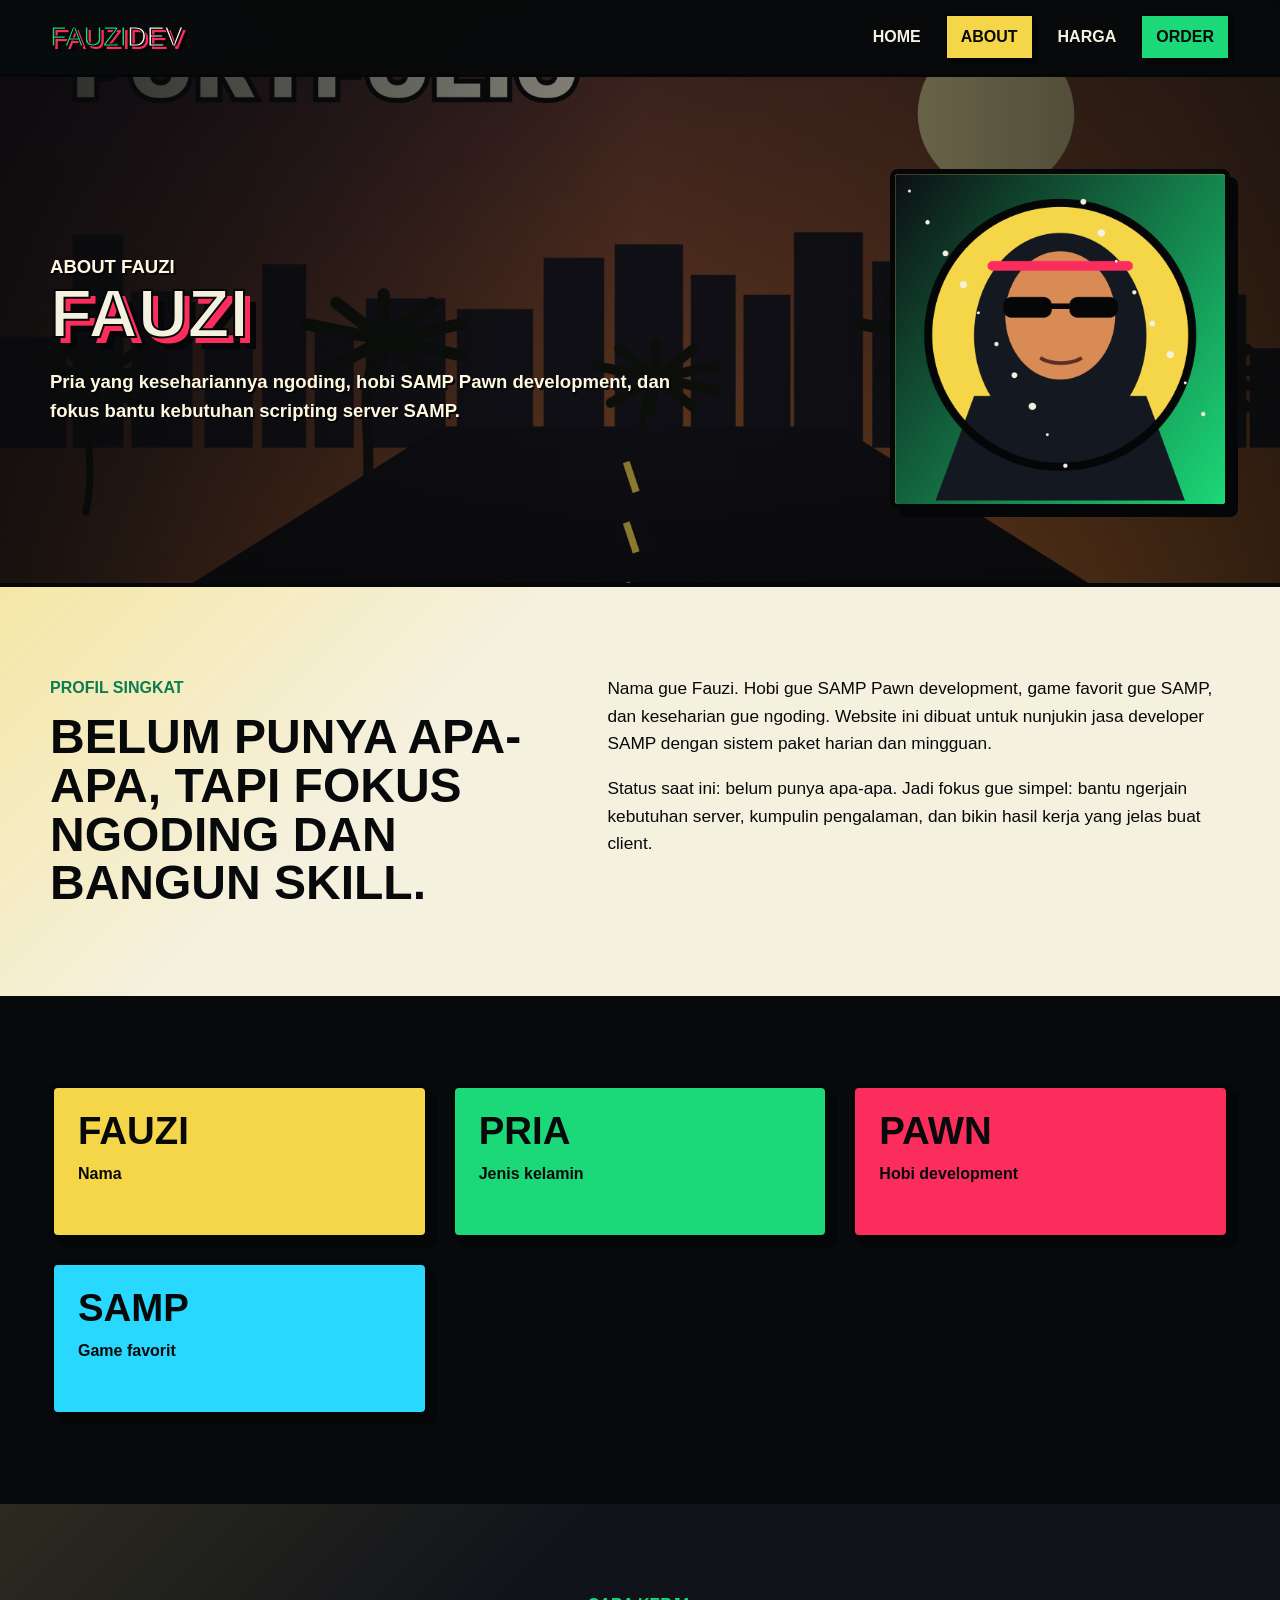
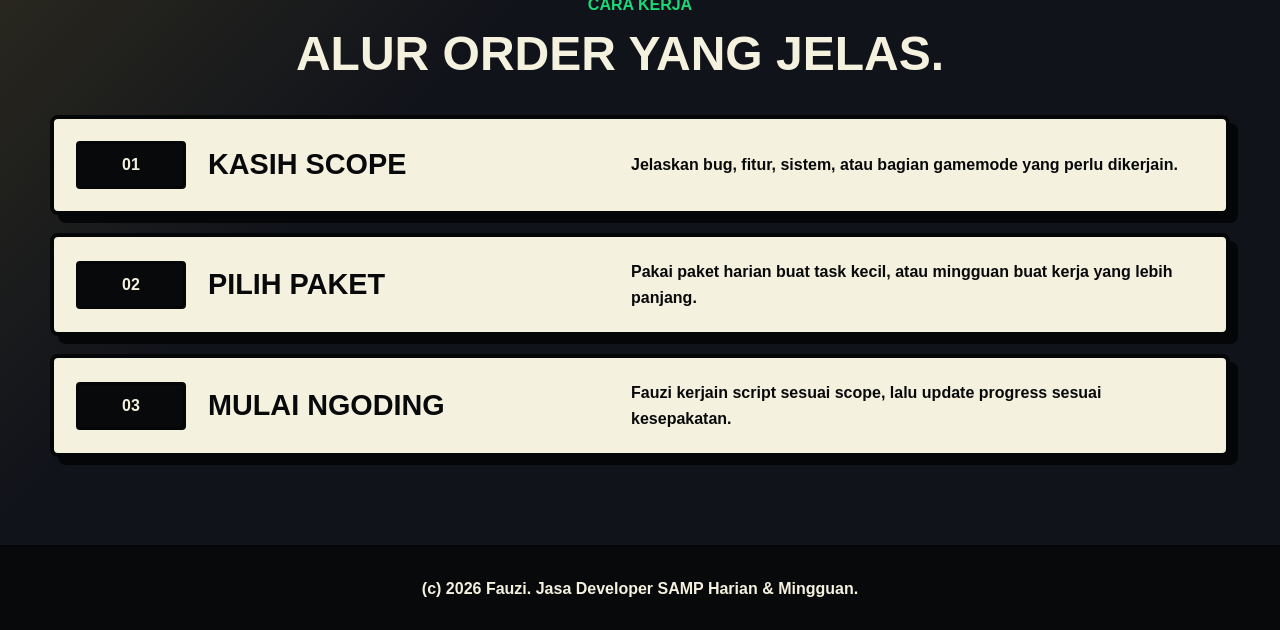
==== about.html @ d7836658 "Add files via upload" ====
<!doctype html>
<html lang="id">
  <head>
    <meta charset="utf-8">
    <meta name="viewport" content="width=device-width, initial-scale=1">
    <meta name="description" content="Profil Fauzi, developer SAMP Pawn harian dan mingguan.">
    <title>About | Fauzi Developer SAMP</title>
    <link rel="stylesheet" href="css/style.css">
    <link rel="icon" href="assets/icons/github-icon.svg" type="image/svg+xml">
  </head>
  <body>
    <a class="skip-link" href="#main-content">Lewati ke konten</a>

    <header class="site-header">
      <nav class="nav-shell" aria-label="Navigasi utama">
        <a class="brand" href="index.html" aria-label="Kembali ke beranda">
          <span>fauzi</span>dev
        </a>
        <button class="nav-toggle" type="button" aria-expanded="false" aria-controls="nav-menu" aria-label="Buka menu">
          <span></span>
          <span></span>
          <span></span>
        </button>
        <ul class="nav-menu" id="nav-menu">
          <li><a href="index.html">Home</a></li>
          <li><a href="about.html">About</a></li>
          <li><a href="projects.html">Harga</a></li>
          <li><a class="nav-cta" href="projects.html#harga">Order</a></li>
        </ul>
      </nav>
    </header>

    <main id="main-content">
      <section class="page-hero about-hero">
        <div class="container page-hero-grid">
          <div class="reveal">
            <p class="eyebrow">About Fauzi</p>
            <h1 class="graffiti-title small" data-text="Fauzi">Fauzi</h1>
            <p>
              Pria yang kesehariannya ngoding, hobi SAMP Pawn development,
              dan fokus bantu kebutuhan scripting server SAMP.
            </p>
          </div>
          <figure class="profile-frame reveal">
            <img src="assets/images/foto-profil.png" alt="Ilustrasi profil Fauzi">
          </figure>
        </div>
      </section>

      <section class="section bio-band">
        <div class="container two-column">
          <div class="section-heading reveal">
            <p class="eyebrow">Profil singkat</p>
            <h2>Belum punya apa-apa, tapi fokus ngoding dan bangun skill.</h2>
          </div>
          <div class="intro-copy reveal">
            <p>
              Nama gue Fauzi. Hobi gue SAMP Pawn development, game favorit gue SAMP,
              dan keseharian gue ngoding. Website ini dibuat untuk nunjukin jasa
              developer SAMP dengan sistem paket harian dan mingguan.
            </p>
            <p>
              Status saat ini: belum punya apa-apa. Jadi fokus gue simpel:
              bantu ngerjain kebutuhan server, kumpulin pengalaman, dan bikin hasil kerja
              yang jelas buat client.
            </p>
          </div>
        </div>
      </section>

      <section class="section stats-band">
        <div class="container stats-grid">
          <article class="stat-card reveal">
            <strong>Fauzi</strong>
            <span>Nama</span>
          </article>
          <article class="stat-card reveal">
            <strong>Pria</strong>
            <span>Jenis kelamin</span>
          </article>
          <article class="stat-card reveal">
            <strong>Pawn</strong>
            <span>Hobi development</span>
          </article>
          <article class="stat-card reveal">
            <strong>SAMP</strong>
            <span>Game favorit</span>
          </article>
        </div>
      </section>

      <section class="section timeline-band">
        <div class="container">
          <div class="section-heading center reveal">
            <p class="eyebrow">Cara kerja</p>
            <h2>Alur order yang jelas.</h2>
          </div>
          <div class="timeline">
            <article class="timeline-item reveal">
              <span>01</span>
              <h3>Kasih scope</h3>
              <p>Jelaskan bug, fitur, sistem, atau bagian gamemode yang perlu dikerjain.</p>
            </article>
            <article class="timeline-item reveal">
              <span>02</span>
              <h3>Pilih paket</h3>
              <p>Pakai paket harian buat task kecil, atau mingguan buat kerja yang lebih panjang.</p>
            </article>
            <article class="timeline-item reveal">
              <span>03</span>
              <h3>Mulai ngoding</h3>
              <p>Fauzi kerjain script sesuai scope, lalu update progress sesuai kesepakatan.</p>
            </article>
          </div>
        </div>
      </section>
    </main>

    <footer class="site-footer">
      <p>(c) <span id="year"></span> Fauzi. Jasa Developer SAMP Harian &amp; Mingguan.</p>
    </footer>

    <script src="js/script.js"></script>
  </body>
</html>
---- css/style.css ----
:root {
  --ink: #08090a;
  --ink-soft: #11131a;
  --paper: #f5f1df;
  --muted: #cfc6a9;
  --acid: #1bd978;
  --sun: #f5d648;
  --hot: #fb2d5d;
  --cyan: #28d8ff;
  --orange: #ff8a2a;
  --violet: #2f145f;
  --line: #050608;
  --max-width: 1180px;
  --radius: 8px;
  --shadow: 8px 8px 0 var(--line);
}

*,
*::before,
*::after {
  box-sizing: border-box;
  letter-spacing: 0;
}

html {
  scroll-behavior: smooth;
}

body {
  margin: 0;
  color: var(--paper);
  background: var(--ink);
  font-family: "Trebuchet MS", Arial, sans-serif;
  line-height: 1.6;
  overflow-x: hidden;
}

body::before {
  content: "";
  position: fixed;
  inset: 0;
  z-index: -1;
  pointer-events: none;
  background:
    repeating-linear-gradient(0deg, rgba(255, 255, 255, 0.035) 0 1px, transparent 1px 4px),
    linear-gradient(135deg, rgba(27, 217, 120, 0.12), transparent 35%),
    linear-gradient(315deg, rgba(251, 45, 93, 0.14), transparent 36%);
}

img {
  display: block;
  max-width: 100%;
}

a {
  color: inherit;
  text-decoration: none;
}

button,
input,
textarea {
  font: inherit;
}

.skip-link {
  position: absolute;
  top: -120px;
  left: 16px;
  z-index: 50;
  padding: 10px 14px;
  color: var(--ink);
  background: var(--sun);
  border: 3px solid var(--line);
}

.skip-link:focus {
  top: 16px;
}

.site-header {
  position: sticky;
  top: 0;
  z-index: 40;
  background: rgba(8, 9, 10, 0.9);
  border-bottom: 3px solid var(--line);
  backdrop-filter: blur(14px);
}

.nav-shell {
  width: min(100% - 32px, var(--max-width));
  height: 74px;
  margin: 0 auto;
  display: flex;
  align-items: center;
  justify-content: space-between;
  gap: 24px;
}

.brand {
  color: var(--paper);
  font-family: Impact, Haettenschweiler, "Arial Black", sans-serif;
  font-size: 1.7rem;
  line-height: 1;
  text-transform: uppercase;
  -webkit-text-stroke: 1px var(--line);
  text-shadow: 3px 3px 0 var(--hot), 6px 6px 0 var(--line);
  white-space: nowrap;
}

.brand span {
  color: var(--acid);
}

.nav-menu {
  display: flex;
  align-items: center;
  gap: 8px;
  padding: 0;
  margin: 0;
  list-style: none;
}

.nav-menu a {
  display: inline-flex;
  align-items: center;
  justify-content: center;
  min-height: 42px;
  padding: 8px 14px;
  color: var(--paper);
  border: 2px solid transparent;
  font-weight: 800;
  text-transform: uppercase;
}

.nav-menu a:hover,
.nav-menu a:focus-visible,
.nav-menu a[aria-current="page"] {
  color: var(--ink);
  background: var(--sun);
  border-color: var(--line);
  outline: none;
  box-shadow: 4px 4px 0 var(--line);
}

.nav-menu .nav-cta {
  color: var(--ink);
  background: var(--acid);
  border-color: var(--line);
  box-shadow: 4px 4px 0 var(--line);
}

.nav-toggle {
  width: 46px;
  height: 42px;
  display: none;
  flex-direction: column;
  align-items: center;
  justify-content: center;
  gap: 5px;
  color: var(--paper);
  background: var(--ink);
  border: 2px solid var(--paper);
  border-radius: 4px;
  cursor: pointer;
}

.nav-toggle span {
  width: 24px;
  height: 3px;
  background: currentColor;
}

.container {
  width: min(100% - 32px, var(--max-width));
  margin: 0 auto;
}

.section {
  padding: 88px 0;
}

.two-column {
  display: grid;
  grid-template-columns: minmax(0, 0.9fr) minmax(0, 1.1fr);
  gap: 48px;
  align-items: start;
}

.eyebrow {
  margin: 0 0 12px;
  color: var(--acid);
  font-weight: 900;
  text-transform: uppercase;
}

.section-heading h2,
.contact-panel h2,
.featured-copy h3,
.project-body h2,
.timeline-item h3 {
  margin: 0;
  font-family: Impact, Haettenschweiler, "Arial Black", sans-serif;
  line-height: 1.02;
  text-transform: uppercase;
}

.section-heading h2 {
  max-width: 720px;
  font-size: 3rem;
}

.section-heading.center {
  max-width: 760px;
  margin: 0 auto 36px;
  text-align: center;
}

.intro-copy {
  color: inherit;
  font-size: 1.08rem;
}

.intro-copy p:first-child {
  margin-top: 0;
}

.text-link {
  display: inline-flex;
  margin-top: 8px;
  color: var(--ink);
  font-weight: 900;
  text-transform: uppercase;
  border-bottom: 4px solid var(--hot);
}

.btn {
  min-height: 48px;
  display: inline-flex;
  align-items: center;
  justify-content: center;
  padding: 12px 18px;
  border: 3px solid var(--line);
  border-radius: 4px;
  font-weight: 900;
  line-height: 1.1;
  text-align: center;
  text-transform: uppercase;
  cursor: pointer;
  transition: transform 180ms ease, box-shadow 180ms ease, background 180ms ease;
}

.btn:hover,
.btn:focus-visible {
  transform: translate(-2px, -2px);
  outline: none;
}

.btn-primary {
  color: var(--ink);
  background: var(--acid);
  box-shadow: 6px 6px 0 var(--line);
}

.btn-ghost {
  color: var(--paper);
  background: rgba(8, 9, 10, 0.72);
  box-shadow: 6px 6px 0 var(--hot);
}

.btn-dark {
  color: var(--paper);
  background: var(--ink);
  box-shadow: 5px 5px 0 var(--hot);
}

.hero {
  min-height: 86vh;
  position: relative;
  display: flex;
  align-items: center;
  overflow: hidden;
  padding: 120px 24px 118px;
  background:
    linear-gradient(90deg, rgba(8, 9, 10, 0.82), rgba(8, 9, 10, 0.34) 58%, rgba(8, 9, 10, 0.78)),
    url("../assets/images/hero-street.jpg") center / cover no-repeat;
}

.hero-shade {
  position: absolute;
  inset: 0;
  background:
    linear-gradient(180deg, rgba(8, 9, 10, 0.2), rgba(8, 9, 10, 0.85)),
    repeating-linear-gradient(90deg, rgba(255, 255, 255, 0.06) 0 1px, transparent 1px 9px);
  mix-blend-mode: multiply;
}

.hero-content {
  position: relative;
  z-index: 1;
  width: min(100%, var(--max-width));
  margin: 0 auto;
}

.graffiti-title {
  max-width: 900px;
  margin: 0 0 22px;
  color: var(--paper);
  font-family: Impact, Haettenschweiler, "Arial Black", sans-serif;
  font-size: 5.4rem;
  line-height: 0.92;
  text-transform: uppercase;
  overflow-wrap: anywhere;
  -webkit-text-stroke: 2px var(--line);
  text-shadow: 6px 6px 0 var(--hot), 12px 12px 0 var(--line);
}

.graffiti-title.small {
  font-size: 4.3rem;
}

.hero-copy,
.page-lead {
  max-width: 650px;
  margin: 0 0 28px;
  color: #fff8df;
  font-size: 1.2rem;
  font-weight: 700;
  text-shadow: 2px 2px 0 var(--line);
}

.hero-actions,
.contact-actions,
.project-links {
  display: flex;
  flex-wrap: wrap;
  gap: 14px;
  align-items: center;
}

.hero-strip {
  position: absolute;
  right: 0;
  bottom: 0;
  left: 0;
  z-index: 2;
  display: grid;
  grid-template-columns: repeat(3, minmax(0, 1fr));
  color: var(--ink);
  background: var(--paper);
  border-top: 4px solid var(--line);
}

.hero-strip div {
  min-height: 82px;
  display: flex;
  align-items: center;
  justify-content: center;
  gap: 12px;
  padding: 14px;
  border-right: 3px solid var(--line);
}

.hero-strip div:last-child {
  border-right: 0;
}

.hero-strip strong {
  font-family: Impact, Haettenschweiler, "Arial Black", sans-serif;
  font-size: 2.25rem;
  line-height: 1;
}

.hero-strip span {
  font-weight: 900;
  text-transform: uppercase;
}

.intro-band,
.bio-band,
.projects-band {
  color: var(--ink);
  background:
    linear-gradient(135deg, rgba(245, 214, 72, 0.38), transparent 34%),
    var(--paper);
}

.intro-band .eyebrow,
.bio-band .eyebrow,
.projects-band .eyebrow {
  color: #0d7c50;
}

.skill-band {
  background:
    linear-gradient(135deg, rgba(40, 216, 255, 0.14), transparent 30%),
    linear-gradient(315deg, rgba(251, 45, 93, 0.12), transparent 36%),
    var(--ink-soft);
}

.skill-grid,
.project-grid,
.stats-grid {
  display: grid;
  grid-template-columns: repeat(3, minmax(0, 1fr));
  gap: 22px;
}

.skill-card,
.stat-card,
.project-card,
.timeline-item {
  border: 4px solid var(--line);
  border-radius: var(--radius);
  box-shadow: var(--shadow);
}

.skill-card {
  min-height: 260px;
  position: relative;
  padding: 28px;
  color: var(--ink);
  background: var(--paper);
}

.skill-card:nth-child(2) {
  background: var(--acid);
}

.skill-card:nth-child(3) {
  background: var(--sun);
}

.skill-number {
  display: inline-flex;
  width: 52px;
  height: 52px;
  align-items: center;
  justify-content: center;
  margin-bottom: 28px;
  color: var(--paper);
  background: var(--ink);
  border: 3px solid var(--line);
  border-radius: 50%;
  font-weight: 900;
}

.skill-card h3 {
  margin: 0 0 10px;
  font-family: Impact, Haettenschweiler, "Arial Black", sans-serif;
  font-size: 2rem;
  line-height: 1;
  text-transform: uppercase;
}

.skill-card p {
  margin: 0;
  font-weight: 700;
}

.featured-band {
  background:
    linear-gradient(90deg, rgba(47, 20, 95, 0.92), rgba(8, 9, 10, 0.98)),
    var(--violet);
}

.featured-project {
  display: grid;
  grid-template-columns: minmax(0, 1.1fr) minmax(320px, 0.9fr);
  gap: 34px;
  align-items: center;
  margin-top: 30px;
}

.featured-project img {
  width: 100%;
  aspect-ratio: 16 / 9;
  object-fit: cover;
  border: 4px solid var(--line);
  border-radius: var(--radius);
  box-shadow: var(--shadow);
}

.featured-copy {
  padding: 8px 0;
}

.featured-copy h3 {
  margin: 8px 0 14px;
  font-size: 3rem;
}

.featured-copy p {
  margin: 0 0 24px;
  color: #f4ebcf;
  font-size: 1.08rem;
}

.project-tag {
  display: inline-flex;
  padding: 6px 10px;
  color: var(--ink);
  background: var(--acid);
  border: 3px solid var(--line);
  border-radius: 3px;
  font-weight: 900;
  text-transform: uppercase;
}

.project-tag.pink {
  background: var(--hot);
}

.project-tag.yellow {
  background: var(--sun);
}

.contact-band {
  color: var(--ink);
  background: var(--orange);
  border-top: 4px solid var(--line);
  border-bottom: 4px solid var(--line);
}

.contact-panel {
  display: grid;
  grid-template-columns: minmax(0, 1fr) auto;
  gap: 28px;
  align-items: center;
}

.contact-panel .eyebrow {
  color: var(--ink);
}

.contact-panel h2 {
  font-size: 3rem;
}

.contact-panel p {
  margin: 10px 0 0;
  font-weight: 800;
}

.page-hero {
  min-height: 430px;
  display: flex;
  align-items: center;
  padding: 92px 0 74px;
  background:
    linear-gradient(90deg, rgba(8, 9, 10, 0.88), rgba(8, 9, 10, 0.45), rgba(8, 9, 10, 0.82)),
    url("../assets/images/hero-street.jpg") center / cover no-repeat;
  border-bottom: 4px solid var(--line);
}

.page-hero-grid {
  display: grid;
  grid-template-columns: minmax(0, 1fr) 340px;
  gap: 44px;
  align-items: center;
}

.page-hero p {
  max-width: 670px;
  margin: 0;
  color: #fff8df;
  font-size: 1.16rem;
  font-weight: 800;
  text-shadow: 2px 2px 0 var(--line);
}

.profile-frame {
  margin: 0;
}

.profile-frame img {
  width: 100%;
  aspect-ratio: 1;
  object-fit: cover;
  background: var(--sun);
  border: 5px solid var(--line);
  border-radius: var(--radius);
  box-shadow: var(--shadow);
}

.stats-band {
  background: var(--ink);
}

.stat-card {
  min-height: 155px;
  padding: 24px;
  color: var(--ink);
  background: var(--sun);
}

.stat-card:nth-child(2) {
  background: var(--acid);
}

.stat-card:nth-child(3) {
  background: var(--hot);
}

.stat-card:nth-child(4) {
  background: var(--cyan);
}

.stat-card strong {
  display: block;
  font-family: Impact, Haettenschweiler, "Arial Black", sans-serif;
  font-size: 2.4rem;
  line-height: 1;
  text-transform: uppercase;
}

.stat-card span {
  display: block;
  margin-top: 10px;
  font-weight: 900;
}

.timeline-band {
  background:
    linear-gradient(135deg, rgba(245, 214, 72, 0.12), transparent 32%),
    var(--ink-soft);
}

.timeline {
  display: grid;
  gap: 18px;
}

.timeline-item {
  display: grid;
  grid-template-columns: 110px minmax(0, 0.7fr) minmax(0, 1fr);
  gap: 22px;
  align-items: center;
  padding: 22px;
  color: var(--ink);
  background: var(--paper);
}

.timeline-item span {
  display: inline-flex;
  min-height: 48px;
  align-items: center;
  justify-content: center;
  color: var(--paper);
  background: var(--ink);
  border: 3px solid var(--line);
  border-radius: 4px;
  font-weight: 900;
}

.timeline-item h3 {
  font-size: 1.8rem;
}

.timeline-item p {
  margin: 0;
  font-weight: 700;
}

.filter-bar {
  display: flex;
  flex-wrap: wrap;
  gap: 12px;
  margin-bottom: 28px;
}

.filter-btn {
  min-height: 44px;
  padding: 9px 16px;
  color: var(--ink);
  background: var(--paper);
  border: 3px solid var(--line);
  border-radius: 4px;
  font-weight: 900;
  text-transform: uppercase;
  cursor: pointer;
  box-shadow: 4px 4px 0 var(--line);
}

.filter-btn.active,
.filter-btn:hover,
.filter-btn:focus-visible {
  background: var(--acid);
  outline: none;
}

.project-card {
  overflow: hidden;
  color: var(--ink);
  background: var(--paper);
}

.project-card[hidden] {
  display: none;
}

.project-card img {
  width: 100%;
  aspect-ratio: 16 / 9;
  object-fit: cover;
  border-bottom: 4px solid var(--line);
}

.project-body {
  padding: 20px;
}

.project-body h2 {
  margin-top: 14px;
  font-size: 2.1rem;
}

.project-body p {
  margin: 10px 0 18px;
  font-weight: 700;
}

.project-body .price {
  display: inline-flex;
  margin: 14px 0 8px;
  padding: 7px 11px;
  color: var(--paper);
  background: var(--ink);
  border: 3px solid var(--line);
  border-radius: 4px;
  font-family: Impact, Haettenschweiler, "Arial Black", sans-serif;
  font-size: 1.55rem;
  line-height: 1;
  text-transform: uppercase;
  box-shadow: 4px 4px 0 var(--hot);
}

.tech-list {
  display: flex;
  flex-wrap: wrap;
  gap: 8px;
  margin-bottom: 20px;
}

.tech-list span {
  padding: 5px 9px;
  color: var(--paper);
  background: var(--ink);
  border-radius: 3px;
  font-size: 0.9rem;
  font-weight: 900;
}

.icon-link {
  width: 48px;
  height: 48px;
  display: inline-flex;
  align-items: center;
  justify-content: center;
  background: var(--sun);
  border: 3px solid var(--line);
  border-radius: 4px;
  box-shadow: 5px 5px 0 var(--line);
}

.icon-link img {
  width: 28px;
  height: 28px;
  border: 0;
}

.site-footer {
  padding: 28px 16px;
  color: var(--paper);
  background: var(--ink);
  border-top: 3px solid var(--line);
  text-align: center;
}

.site-footer p {
  margin: 0;
  font-weight: 800;
}

.reveal {
  opacity: 0;
  transform: translateY(18px);
  transition: opacity 520ms ease, transform 520ms ease;
}

.reveal.visible {
  opacity: 1;
  transform: translateY(0);
}

@media (max-width: 980px) {
  .nav-toggle {
    display: inline-flex;
  }

  .nav-menu {
    position: fixed;
    top: 74px;
    right: 0;
    left: 0;
    display: grid;
    gap: 0;
    padding: 12px 16px 18px;
    background: rgba(8, 9, 10, 0.96);
    border-bottom: 4px solid var(--line);
    transform: translateY(-130%);
    transition: transform 220ms ease;
  }

  .nav-open .nav-menu {
    transform: translateY(0);
  }

  .nav-menu a {
    justify-content: flex-start;
    min-height: 50px;
  }

  .graffiti-title {
    font-size: 4rem;
  }

  .graffiti-title.small {
    font-size: 3.4rem;
  }

  .two-column,
  .featured-project,
  .page-hero-grid,
  .contact-panel {
    grid-template-columns: 1fr;
  }

  .skill-grid,
  .project-grid,
  .stats-grid {
    grid-template-columns: repeat(2, minmax(0, 1fr));
  }

  .timeline-item {
    grid-template-columns: 90px minmax(0, 1fr);
  }

  .timeline-item p {
    grid-column: 2;
  }

  .profile-frame {
    max-width: 340px;
  }
}

@media (max-width: 680px) {
  .nav-shell {
    width: min(100% - 24px, var(--max-width));
  }

  .brand {
    font-size: 1.35rem;
    text-shadow: 2px 2px 0 var(--hot), 4px 4px 0 var(--line);
  }

  .hero {
    min-height: auto;
    align-items: flex-start;
    padding: 112px 16px 0;
  }

  .hero-content {
    padding-bottom: 34px;
  }

  .graffiti-title,
  .graffiti-title.small {
    font-size: 2.8rem;
    text-shadow: 4px 4px 0 var(--hot), 8px 8px 0 var(--line);
  }

  .hero-copy,
  .page-lead,
  .page-hero p {
    font-size: 1rem;
  }

  .hero-strip {
    position: relative;
    grid-template-columns: 1fr;
    margin: 0 -16px;
  }

  .hero-strip div {
    justify-content: space-between;
    min-height: 68px;
    border-right: 0;
    border-bottom: 3px solid var(--line);
  }

  .hero-strip div:last-child {
    border-bottom: 0;
  }

  .section {
    padding: 64px 0;
  }

  .section-heading h2,
  .featured-copy h3,
  .contact-panel h2 {
    font-size: 2.25rem;
  }

  .skill-grid,
  .project-grid,
  .stats-grid {
    grid-template-columns: 1fr;
  }

  .skill-card {
    min-height: 220px;
  }

  .page-hero {
    min-height: 360px;
    padding: 76px 0 56px;
  }

  .timeline-item {
    grid-template-columns: 1fr;
  }

  .timeline-item p {
    grid-column: auto;
  }

  .hero-actions,
  .contact-actions,
  .project-links {
    align-items: stretch;
  }

  .btn {
    width: 100%;
  }

  .icon-link {
    width: 100%;
  }
}

@media (prefers-reduced-motion: reduce) {
  html {
    scroll-behavior: auto;
  }

  *,
  *::before,
  *::after {
    transition-duration: 0.01ms !important;
    animation-duration: 0.01ms !important;
    animation-iteration-count: 1 !important;
  }

  .reveal {
    opacity: 1;
    transform: none;
  }
}
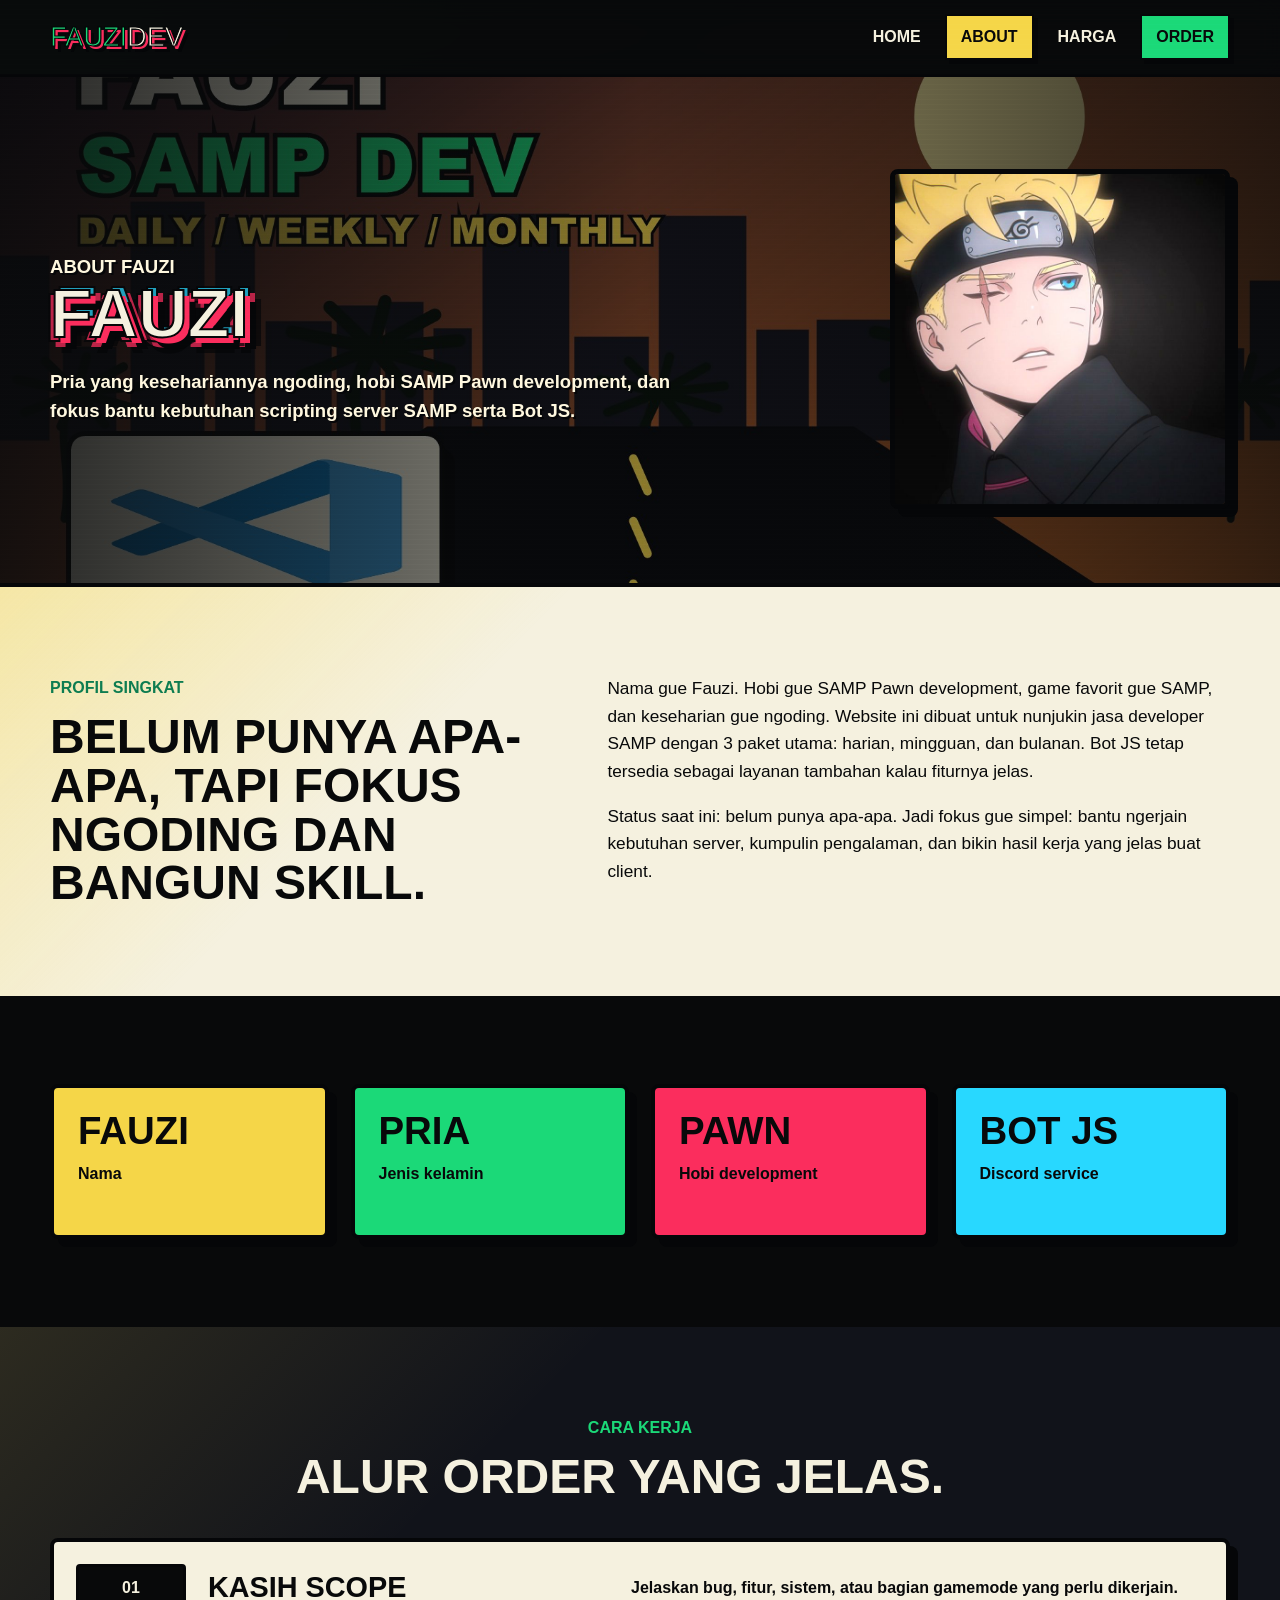
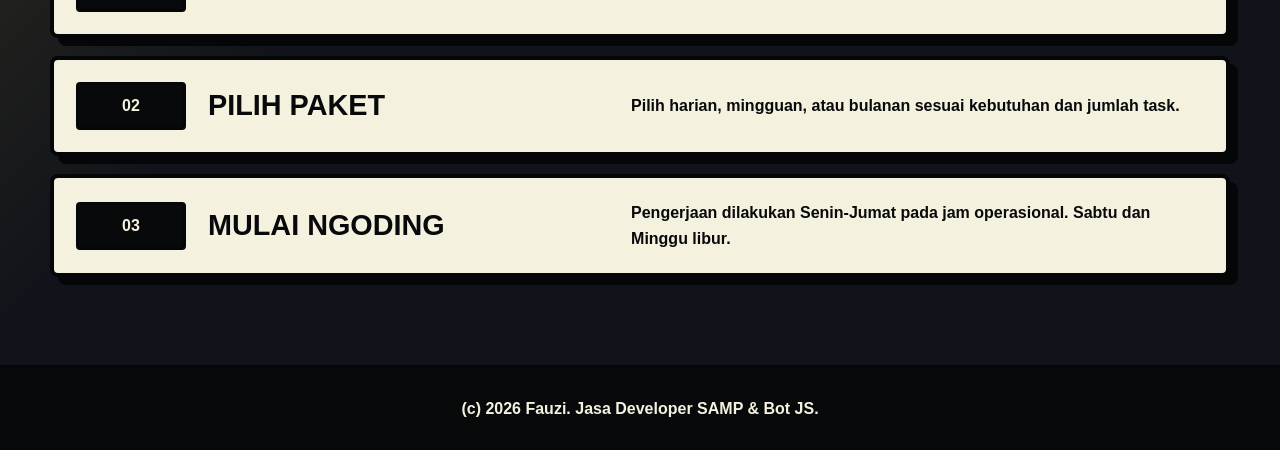
==== commit 191791ca: "Add files via upload" ====
--- a/about.html
+++ b/about.html
@@ -3,7 +3,7 @@
   <head>
     <meta charset="utf-8">
     <meta name="viewport" content="width=device-width, initial-scale=1">
-    <meta name="description" content="Profil Fauzi, developer SAMP Pawn harian dan mingguan.">
+    <meta name="description" content="Profil Fauzi, developer SAMP Pawn dan Bot JS.">
     <title>About | Fauzi Developer SAMP</title>
     <link rel="stylesheet" href="css/style.css">
     <link rel="icon" href="assets/icons/github-icon.svg" type="image/svg+xml">
@@ -38,11 +38,11 @@
             <h1 class="graffiti-title small" data-text="Fauzi">Fauzi</h1>
             <p>
               Pria yang kesehariannya ngoding, hobi SAMP Pawn development,
-              dan fokus bantu kebutuhan scripting server SAMP.
+              dan fokus bantu kebutuhan scripting server SAMP serta Bot JS.
             </p>
           </div>
           <figure class="profile-frame reveal">
-            <img src="assets/images/foto-profil.png" alt="Ilustrasi profil Fauzi">
+            <img src="assets/images/foto-about.jpg" alt="Foto profil Fauzi">
           </figure>
         </div>
       </section>
@@ -57,7 +57,8 @@
             <p>
               Nama gue Fauzi. Hobi gue SAMP Pawn development, game favorit gue SAMP,
               dan keseharian gue ngoding. Website ini dibuat untuk nunjukin jasa
-              developer SAMP dengan sistem paket harian dan mingguan.
+              developer SAMP dengan 3 paket utama: harian, mingguan, dan bulanan. Bot JS
+              tetap tersedia sebagai layanan tambahan kalau fiturnya jelas.
             </p>
             <p>
               Status saat ini: belum punya apa-apa. Jadi fokus gue simpel:
@@ -83,8 +84,8 @@
             <span>Hobi development</span>
           </article>
           <article class="stat-card reveal">
-            <strong>SAMP</strong>
-            <span>Game favorit</span>
+            <strong>Bot JS</strong>
+            <span>Discord service</span>
           </article>
         </div>
       </section>
@@ -104,12 +105,12 @@
             <article class="timeline-item reveal">
               <span>02</span>
               <h3>Pilih paket</h3>
-              <p>Pakai paket harian buat task kecil, atau mingguan buat kerja yang lebih panjang.</p>
+              <p>Pilih harian, mingguan, atau bulanan sesuai kebutuhan dan jumlah task.</p>
             </article>
             <article class="timeline-item reveal">
               <span>03</span>
               <h3>Mulai ngoding</h3>
-              <p>Fauzi kerjain script sesuai scope, lalu update progress sesuai kesepakatan.</p>
+              <p>Pengerjaan dilakukan Senin-Jumat pada jam operasional. Sabtu dan Minggu libur.</p>
             </article>
           </div>
         </div>
@@ -117,7 +118,7 @@
     </main>
 
     <footer class="site-footer">
-      <p>(c) <span id="year"></span> Fauzi. Jasa Developer SAMP Harian &amp; Mingguan.</p>
+      <p>(c) <span id="year"></span> Fauzi. Jasa Developer SAMP &amp; Bot JS.</p>
     </footer>
 
     <script src="js/script.js"></script>
--- a/css/style.css
+++ b/css/style.css
@@ -47,6 +47,18 @@
     linear-gradient(315deg, rgba(251, 45, 93, 0.14), transparent 36%);
 }
 
+body::after {
+  content: "";
+  position: fixed;
+  inset: 0;
+  z-index: 60;
+  pointer-events: none;
+  opacity: 0.18;
+  background: repeating-linear-gradient(0deg, rgba(255, 255, 255, 0.14) 0 1px, transparent 1px 5px);
+  mix-blend-mode: overlay;
+  animation: scan-drift 7s linear infinite;
+}
+
 img {
   display: block;
   max-width: 100%;
@@ -235,6 +247,7 @@
 }
 
 .btn {
+  position: relative;
   min-height: 48px;
   display: inline-flex;
   align-items: center;
@@ -247,13 +260,31 @@
   text-align: center;
   text-transform: uppercase;
   cursor: pointer;
+  overflow: hidden;
   transition: transform 180ms ease, box-shadow 180ms ease, background 180ms ease;
+}
+
+.btn::after {
+  content: "";
+  position: absolute;
+  top: -90%;
+  left: -45%;
+  width: 34%;
+  height: 280%;
+  background: rgba(255, 255, 255, 0.42);
+  transform: rotate(22deg) translateX(-260%);
+  transition: transform 480ms ease;
 }
 
 .btn:hover,
 .btn:focus-visible {
   transform: translate(-2px, -2px);
   outline: none;
+}
+
+.btn:hover::after,
+.btn:focus-visible::after {
+  transform: rotate(22deg) translateX(640%);
 }
 
 .btn-primary {
@@ -284,11 +315,27 @@
   background:
     linear-gradient(90deg, rgba(8, 9, 10, 0.82), rgba(8, 9, 10, 0.34) 58%, rgba(8, 9, 10, 0.78)),
     url("../assets/images/hero-street.jpg") center / cover no-repeat;
+  animation: hero-pan 18s ease-in-out infinite alternate;
+}
+
+.hero::before {
+  content: "";
+  position: absolute;
+  inset: 0;
+  z-index: 1;
+  pointer-events: none;
+  background:
+    linear-gradient(120deg, transparent 0 42%, rgba(27, 217, 120, 0.2) 48%, transparent 56%),
+    repeating-linear-gradient(90deg, transparent 0 18px, rgba(255, 255, 255, 0.08) 18px 20px);
+  opacity: 0.42;
+  mix-blend-mode: screen;
+  animation: neon-sweep 5.5s ease-in-out infinite;
 }
 
 .hero-shade {
   position: absolute;
   inset: 0;
+  z-index: 0;
   background:
     linear-gradient(180deg, rgba(8, 9, 10, 0.2), rgba(8, 9, 10, 0.85)),
     repeating-linear-gradient(90deg, rgba(255, 255, 255, 0.06) 0 1px, transparent 1px 9px);
@@ -297,12 +344,15 @@
 
 .hero-content {
   position: relative;
-  z-index: 1;
+  z-index: 2;
   width: min(100%, var(--max-width));
   margin: 0 auto;
 }
 
 .graffiti-title {
+  position: relative;
+  display: inline-block;
+  isolation: isolate;
   max-width: 900px;
   margin: 0 0 22px;
   color: var(--paper);
@@ -313,6 +363,30 @@
   overflow-wrap: anywhere;
   -webkit-text-stroke: 2px var(--line);
   text-shadow: 6px 6px 0 var(--hot), 12px 12px 0 var(--line);
+}
+
+.graffiti-title::before,
+.graffiti-title::after {
+  content: attr(data-text);
+  position: absolute;
+  inset: 0;
+  pointer-events: none;
+  -webkit-text-stroke: 2px var(--line);
+  opacity: 0.72;
+}
+
+.graffiti-title::before {
+  color: var(--cyan);
+  z-index: -1;
+  transform: translate(5px, -3px);
+  animation: glitch-shift 2.4s steps(2, end) infinite;
+}
+
+.graffiti-title::after {
+  color: var(--hot);
+  z-index: -2;
+  transform: translate(-5px, 4px);
+  animation: glitch-shift 2.9s steps(2, end) infinite reverse;
 }
 
 .graffiti-title.small {
@@ -343,9 +417,9 @@
   right: 0;
   bottom: 0;
   left: 0;
-  z-index: 2;
+  z-index: 3;
   display: grid;
-  grid-template-columns: repeat(3, minmax(0, 1fr));
+  grid-template-columns: repeat(4, minmax(0, 1fr));
   color: var(--ink);
   background: var(--paper);
   border-top: 4px solid var(--line);
@@ -382,6 +456,15 @@
   color: var(--ink);
   background:
     linear-gradient(135deg, rgba(245, 214, 72, 0.38), transparent 34%),
+    var(--paper);
+}
+
+.projects-band {
+  background:
+    linear-gradient(135deg, rgba(245, 214, 72, 0.32), transparent 30%),
+    linear-gradient(315deg, rgba(88, 101, 242, 0.16), transparent 34%),
+    repeating-linear-gradient(90deg, rgba(8, 9, 10, 0.045) 0 1px, transparent 1px 38px),
+    repeating-linear-gradient(0deg, rgba(8, 9, 10, 0.035) 0 1px, transparent 1px 38px),
     var(--paper);
 }
 
@@ -404,6 +487,15 @@
   display: grid;
   grid-template-columns: repeat(3, minmax(0, 1fr));
   gap: 22px;
+}
+
+.project-grid,
+.stats-grid {
+  grid-template-columns: repeat(4, minmax(0, 1fr));
+}
+
+.package-heading {
+  margin-bottom: 28px;
 }
 
 .skill-card,
@@ -421,6 +513,7 @@
   padding: 28px;
   color: var(--ink);
   background: var(--paper);
+  transition: transform 200ms ease, box-shadow 200ms ease;
 }
 
 .skill-card:nth-child(2) {
@@ -456,6 +549,11 @@
 .skill-card p {
   margin: 0;
   font-weight: 700;
+}
+
+.skill-card:hover {
+  transform: translate(-4px, -6px) rotate(-1deg);
+  box-shadow: 12px 12px 0 var(--line);
 }
 
 .featured-band {
@@ -479,6 +577,7 @@
   border: 4px solid var(--line);
   border-radius: var(--radius);
   box-shadow: var(--shadow);
+  filter: saturate(1.14) contrast(1.08);
 }
 
 .featured-copy {
@@ -513,6 +612,15 @@
 
 .project-tag.yellow {
   background: var(--sun);
+}
+
+.project-tag.cyan {
+  background: var(--cyan);
+}
+
+.project-tag.blue {
+  color: var(--paper);
+  background: #5865f2;
 }
 
 .contact-band {
@@ -687,12 +795,39 @@
 .filter-btn:focus-visible {
   background: var(--acid);
   outline: none;
+  box-shadow: 4px 4px 0 var(--line), 0 0 22px rgba(27, 217, 120, 0.5);
 }
 
 .project-card {
+  position: relative;
   overflow: hidden;
   color: var(--ink);
   background: var(--paper);
+  transform-style: preserve-3d;
+  transition: transform 220ms ease, box-shadow 220ms ease;
+}
+
+.project-card::before {
+  content: "</>";
+  position: absolute;
+  right: 12px;
+  bottom: 8px;
+  z-index: 0;
+  color: rgba(8, 9, 10, 0.06);
+  font-family: Consolas, monospace;
+  font-size: 5rem;
+  font-weight: 900;
+  line-height: 1;
+}
+
+.project-card::after {
+  content: "";
+  position: absolute;
+  inset: 0;
+  pointer-events: none;
+  background: linear-gradient(115deg, transparent 0 38%, rgba(255, 255, 255, 0.42) 48%, transparent 58%);
+  transform: translateX(-130%);
+  transition: transform 620ms ease;
 }
 
 .project-card[hidden] {
@@ -704,9 +839,29 @@
   aspect-ratio: 16 / 9;
   object-fit: cover;
   border-bottom: 4px solid var(--line);
+  filter: saturate(1.18) contrast(1.1);
+  transition: transform 260ms ease;
+}
+
+.project-card:hover,
+.project-card:focus-within {
+  transform: translate(-5px, -7px) rotate(-1deg);
+  box-shadow: 13px 13px 0 var(--line);
+}
+
+.project-card:hover::after,
+.project-card:focus-within::after {
+  transform: translateX(135%);
+}
+
+.project-card:hover img,
+.project-card:focus-within img {
+  transform: scale(1.045);
 }
 
 .project-body {
+  position: relative;
+  z-index: 1;
   padding: 20px;
 }
 
@@ -718,6 +873,35 @@
 .project-body p {
   margin: 10px 0 18px;
   font-weight: 700;
+}
+
+.detail-list {
+  display: grid;
+  gap: 8px;
+  padding: 0;
+  margin: 0 0 18px;
+  list-style: none;
+}
+
+.detail-list li {
+  position: relative;
+  padding: 8px 10px 8px 31px;
+  color: var(--paper);
+  background: var(--ink);
+  border: 2px solid var(--line);
+  border-radius: 4px;
+  font-size: 0.92rem;
+  font-weight: 800;
+}
+
+.detail-list li::before {
+  content: ">";
+  position: absolute;
+  left: 11px;
+  top: 8px;
+  color: var(--acid);
+  font-family: Consolas, monospace;
+  font-weight: 900;
 }
 
 .project-body .price {
@@ -733,6 +917,7 @@
   line-height: 1;
   text-transform: uppercase;
   box-shadow: 4px 4px 0 var(--hot);
+  animation: price-pulse 2.8s ease-in-out infinite;
 }
 
 .tech-list {
@@ -752,8 +937,8 @@
 }
 
 .icon-link {
-  width: 48px;
-  height: 48px;
+  width: 54px;
+  height: 54px;
   display: inline-flex;
   align-items: center;
   justify-content: center;
@@ -761,6 +946,7 @@
   border: 3px solid var(--line);
   border-radius: 4px;
   box-shadow: 5px 5px 0 var(--line);
+  transition: transform 180ms ease, box-shadow 180ms ease, filter 180ms ease;
 }
 
 .icon-link img {
@@ -769,6 +955,89 @@
   border: 0;
 }
 
+.icon-link:hover,
+.icon-link:focus-visible {
+  transform: translate(-2px, -2px) rotate(-3deg);
+  outline: none;
+}
+
+.discord-link {
+  background: var(--paper);
+  box-shadow: 5px 5px 0 var(--line), 0 0 24px rgba(88, 101, 242, 0.6);
+}
+
+.discord-link:hover,
+.discord-link:focus-visible {
+  box-shadow: 7px 7px 0 var(--line), 0 0 30px rgba(88, 101, 242, 0.74);
+  filter: saturate(1.12);
+}
+
+.discord-link img {
+  width: 44px;
+  height: 44px;
+  border-radius: 50%;
+}
+
+.work-rules {
+  margin-top: 72px;
+  padding-top: 58px;
+  border-top: 4px solid var(--line);
+}
+
+.rule-grid {
+  display: grid;
+  grid-template-columns: repeat(4, minmax(0, 1fr));
+  gap: 18px;
+}
+
+.rule-card {
+  min-height: 220px;
+  padding: 22px;
+  color: var(--ink);
+  background: var(--paper);
+  border: 4px solid var(--line);
+  border-radius: var(--radius);
+  box-shadow: var(--shadow);
+}
+
+.rule-card:nth-child(2) {
+  background: var(--acid);
+}
+
+.rule-card:nth-child(3) {
+  background: var(--sun);
+}
+
+.rule-card:nth-child(4) {
+  background: var(--cyan);
+}
+
+.rule-card span {
+  display: inline-flex;
+  min-width: 48px;
+  min-height: 44px;
+  align-items: center;
+  justify-content: center;
+  color: var(--paper);
+  background: var(--ink);
+  border: 3px solid var(--line);
+  border-radius: 4px;
+  font-weight: 900;
+}
+
+.rule-card h3 {
+  margin: 18px 0 10px;
+  font-family: Impact, Haettenschweiler, "Arial Black", sans-serif;
+  font-size: 1.8rem;
+  line-height: 1;
+  text-transform: uppercase;
+}
+
+.rule-card p {
+  margin: 0;
+  font-weight: 800;
+}
+
 .site-footer {
   padding: 28px 16px;
   color: var(--paper);
@@ -791,6 +1060,68 @@
 .reveal.visible {
   opacity: 1;
   transform: translateY(0);
+}
+
+@keyframes hero-pan {
+  from {
+    background-position: 50% 50%;
+  }
+  to {
+    background-position: 54% 48%;
+  }
+}
+
+@keyframes neon-sweep {
+  0%,
+  100% {
+    transform: translateX(-18%);
+    opacity: 0.2;
+  }
+  48% {
+    opacity: 0.48;
+  }
+  60% {
+    transform: translateX(18%);
+  }
+}
+
+@keyframes glitch-shift {
+  0%,
+  88%,
+  100% {
+    clip-path: inset(0 0 0 0);
+  }
+  90% {
+    clip-path: inset(8% 0 62% 0);
+    transform: translate(9px, -5px);
+  }
+  93% {
+    clip-path: inset(62% 0 12% 0);
+    transform: translate(-7px, 4px);
+  }
+  96% {
+    clip-path: inset(30% 0 42% 0);
+    transform: translate(4px, 2px);
+  }
+}
+
+@keyframes scan-drift {
+  from {
+    background-position: 0 0;
+  }
+  to {
+    background-position: 0 160px;
+  }
+}
+
+@keyframes price-pulse {
+  0%,
+  100% {
+    transform: scale(1);
+  }
+  50% {
+    transform: scale(1.035);
+  }
 }
 
 @media (max-width: 980px) {
@@ -838,7 +1169,8 @@
 
   .skill-grid,
   .project-grid,
-  .stats-grid {
+  .stats-grid,
+  .rule-grid {
     grid-template-columns: repeat(2, minmax(0, 1fr));
   }
 
@@ -916,7 +1248,8 @@
 
   .skill-grid,
   .project-grid,
-  .stats-grid {
+  .stats-grid,
+  .rule-grid {
     grid-template-columns: 1fr;
   }
 
